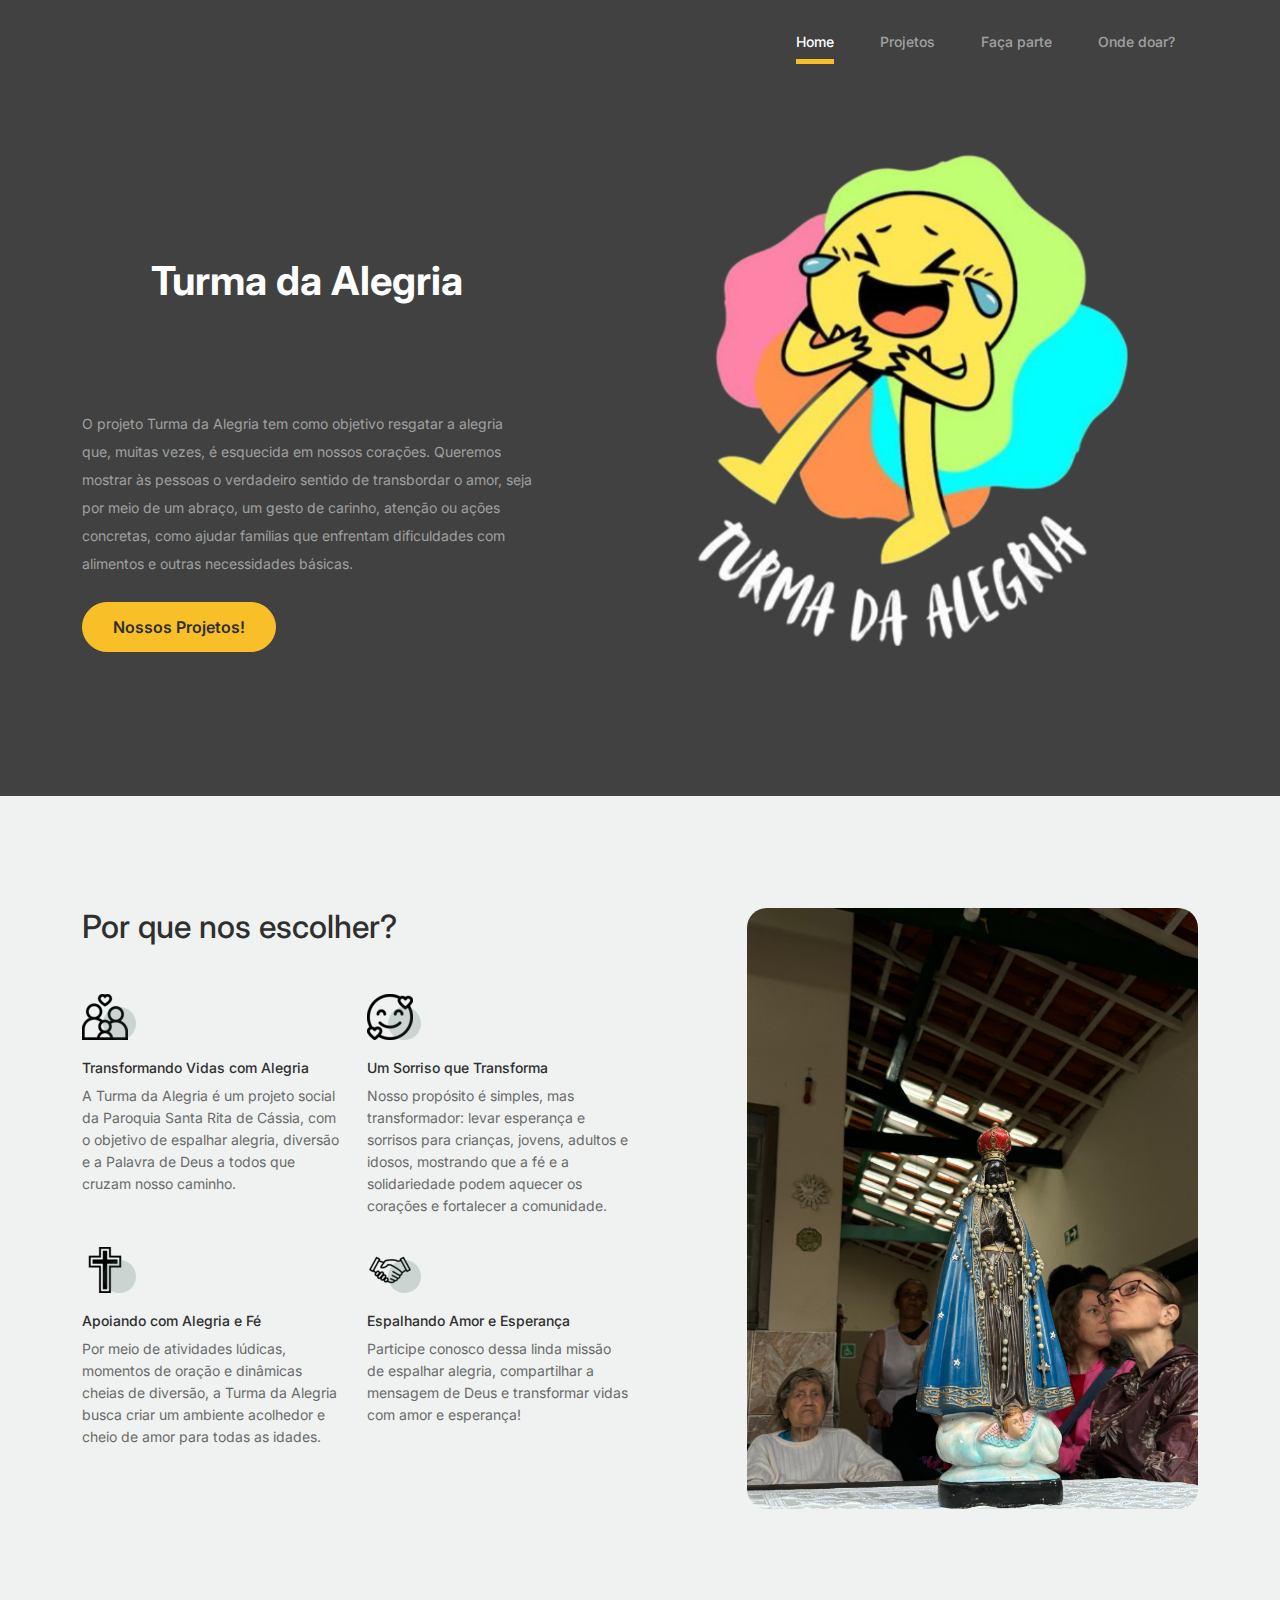
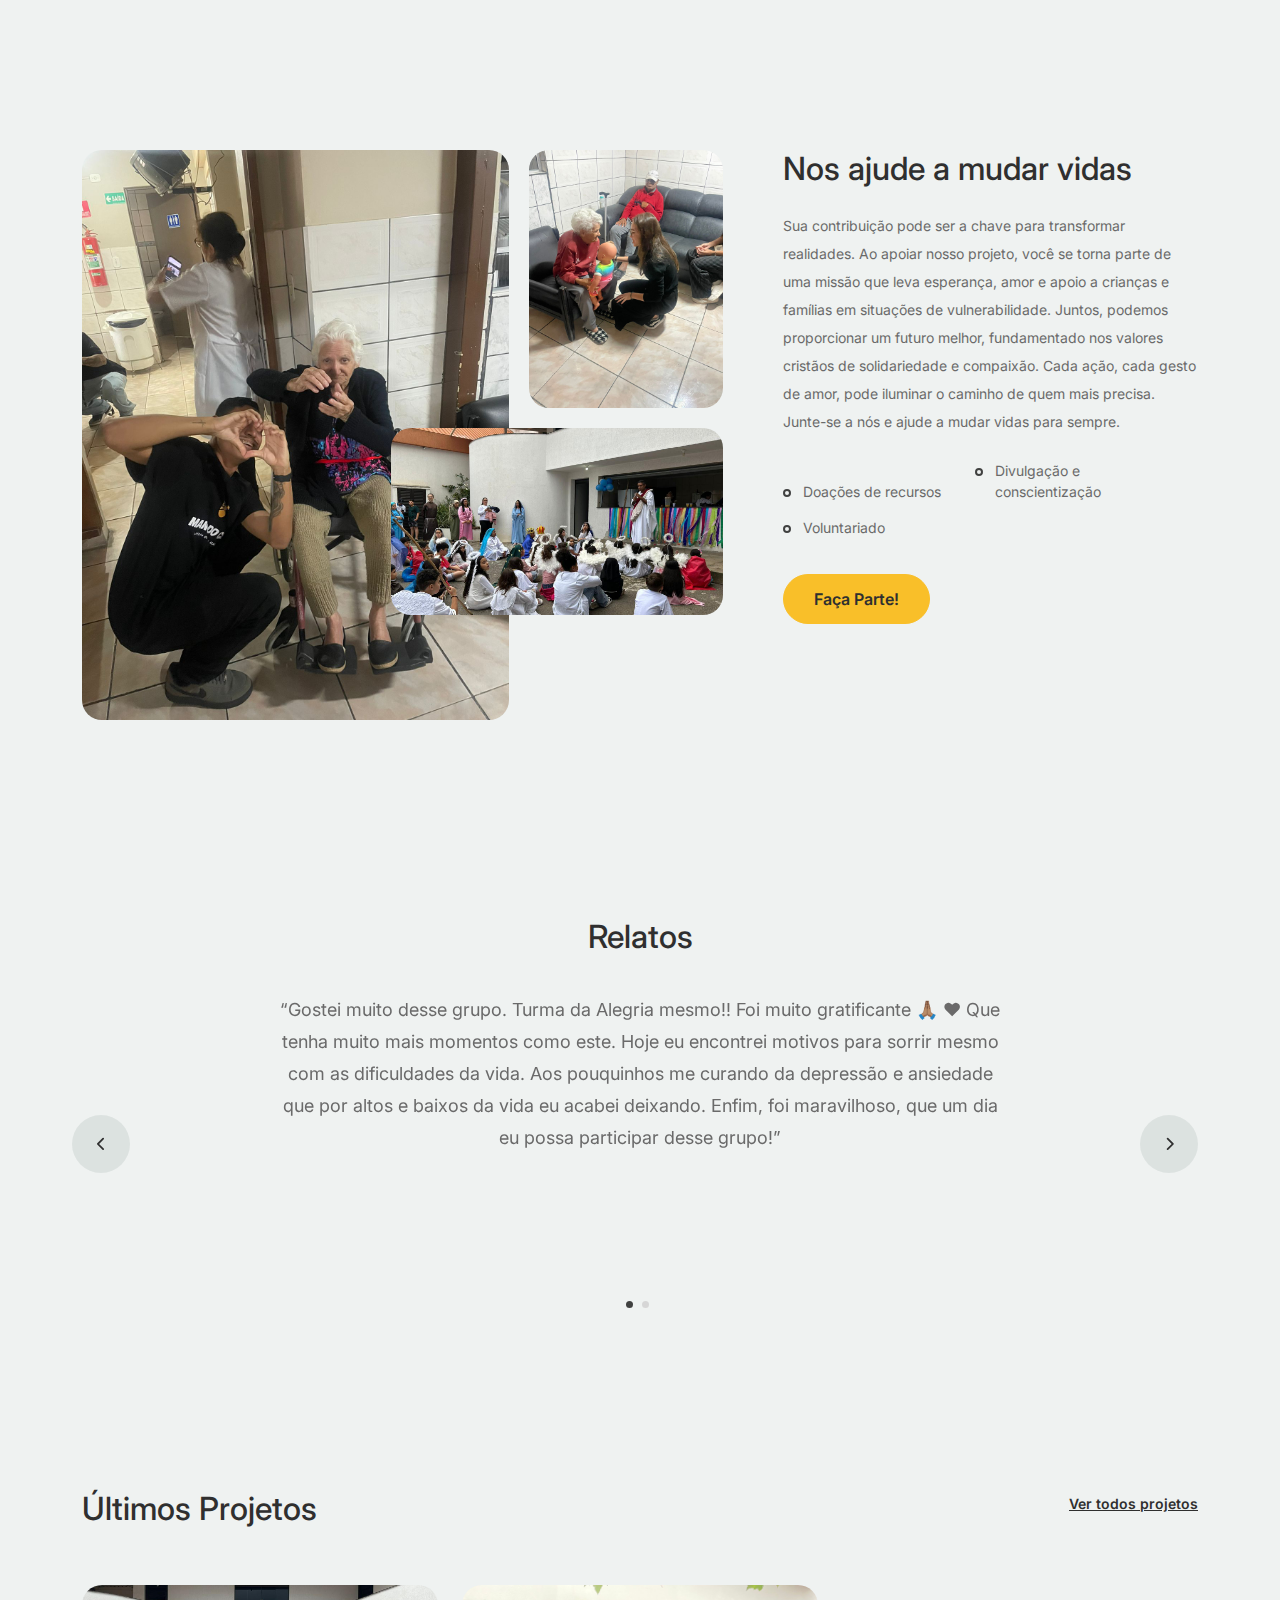
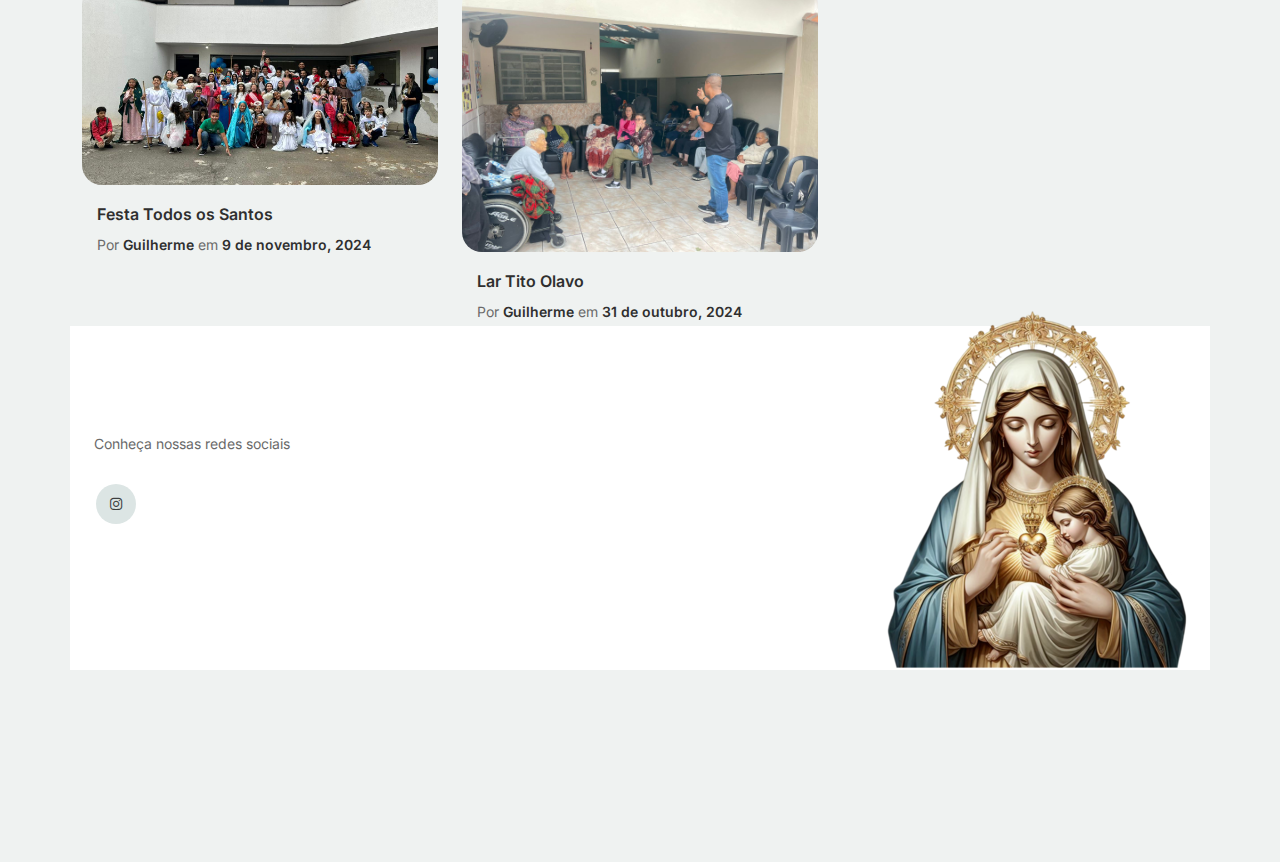
==== index.html @ 97697752 "Upload do site" ====
<!-- /*
* Bootstrap 5
* Template Name: Furni
* Template Author: Untree.co
* Template URI: https://untree.co/
* License: https://creativecommons.org/licenses/by/3.0/
* OI TESTE GIT
*/ -->
<!doctype html>
<html lang="en">
<head>
  <meta charset="utf-8">
  <meta name="viewport" content="width=device-width, initial-scale=1, shrink-to-fit=no">
  <meta name="author" content="Untree.co">
  <link rel="shortcut icon" href="images/file2.png">

  <meta name="description" content="" />
  <meta name="keywords" content="bootstrap, bootstrap4" />

		<!-- Bootstrap CSS -->
		<link href="css/bootstrap.min.css" rel="stylesheet">
		<link href="https://cdnjs.cloudflare.com/ajax/libs/font-awesome/6.0.0-beta3/css/all.min.css" rel="stylesheet">
		<link href="css/tiny-slider.css" rel="stylesheet">
		<link href="css/style.css" rel="stylesheet">
		<title>Turma da Alegria Paroquia Santa Rita de Cássia</title>
	</head>

	<body>

		<!-- Start Header/Navigation -->
		<nav class="custom-navbar navbar navbar navbar-expand-md navbar-dark bg-dark" arial-label="Furni navigation bar">

			<div class="container">
				
				<button class="navbar-toggler" type="button" data-bs-toggle="collapse" data-bs-target="#navbarsFurni" aria-controls="navbarsFurni" aria-expanded="false" aria-label="Toggle navigation">
					<span class="navbar-toggler-icon"></span>
				</button>

				<div class="collapse navbar-collapse" id="navbarsFurni">
					<ul class="custom-navbar-nav navbar-nav ms-auto mb-2 mb-md-0">
						<li class="nav-item active">
							<a class="nav-link" href="index.html">Home</a>
						</li>
						<li><a class="nav-link" href="projetos.html">Projetos</a></li>
						<li><a class="nav-link" href="facaparte.html">Faça parte</a></li>
					<!--	<li><a class="nav-link" href="blog.html">Contatos</a></li> -->
						<li><a class="nav-link" href="contact.html">Onde doar?</a></li>
					</ul>					
				</div>
			</div>
				
		</nav>
		<!-- End Header/Navigation -->

		<!-- Start Hero Section -->
			<div class="hero">
				<div class="container"> 
					<div class="row justify-content-between">
						<div class="col-lg-5">
							<div class="intro-excerpt">
								<h1 style="display: flex; flex-direction: column; justify-content: center; align-items: center; height: 22vh;">
									<span>Turma da Alegria</span>
									
								  </h1>
								  
								<p class="mb-4">O projeto Turma da Alegria tem como objetivo resgatar a alegria que, muitas vezes, é esquecida em nossos corações. Queremos mostrar às pessoas o verdadeiro sentido de transbordar o amor, seja por meio de um abraço, um gesto de carinho, atenção ou ações concretas, como ajudar famílias que enfrentam dificuldades com alimentos e outras necessidades básicas.
								<p><a href="projetos.html" class="btn btn-secondary me-2">Nossos Projetos!</a>
							</div>
						</div>
						<div class="col-lg-7">
							<div class="hero-img-wrap">
								<img src="images/logoturma.png" class="img-fluid"> 
							</div>
						</div>
					</div>
				</div>
			</div>
		<!-- End Hero Section -->

		<!-- Start Why Choose Us Section -->
		<div class="why-choose-section">
			<div class="container">
				<div class="row justify-content-between">
					<div class="col-lg-6">
						<h2 class="section-title">Por que nos escolher?</h2>

						<div class="row my-5">
							<div class="col-6 col-md-6">
								<div class="feature">
									<div class="icon">
									<img src="images/familia.png" alt="Image" class="imf-fluid">
									</div>
									<h3>Transformando Vidas com Alegria </h3>
									<p>A Turma da Alegria é um projeto social da Paroquia Santa Rita de Cássia, com o objetivo de espalhar alegria, diversão e a Palavra de Deus a todos que cruzam nosso caminho.
									</p>
								</div>
							</div>

							<div class="col-6 col-md-6">
								<div class="feature">
									<div class="icon">
									<img src="images/sorriso.png" alt="Image" class="imf-fluid"> 
									</div>
									<h3>Um Sorriso que Transforma</h3>
									<p>Nosso propósito é simples, mas transformador: levar esperança e sorrisos para crianças, jovens, adultos e idosos, mostrando que a fé e a solidariedade podem aquecer os corações e fortalecer a comunidade.
									</p>
								</div>
							</div>

							<div class="col-6 col-md-6">
								<div class="feature">
									<div class="icon">
										<img src="images/cruz.png" alt="Image" class="imf-fluid"> 
									</div>
									<h3>Apoiando com Alegria e Fé</h3>
									<p>Por meio de atividades lúdicas, momentos de oração e dinâmicas cheias de diversão, a Turma da Alegria busca criar um ambiente acolhedor e cheio de amor para todas as idades.
									</p>
								</div>
							</div>

							<div class="col-6 col-md-6">
								<div class="feature">
									<div class="icon">
									<img src="images/uniao.png" alt="Image" class="imf-fluid">
									</div>
									<h3>Espalhando Amor e Esperança</h3>
									<p>Participe conosco dessa linda missão de espalhar alegria, compartilhar a mensagem de Deus e transformar vidas com amor e esperança!</p>
								</div>
							</div>

						</div>
					</div>

					<div class="col-lg-5">
						<div class="img-wrap">
						    <img src="images/santa.jpg" alt="Image" class="img-fluid"> 
						</div>
					</div>

				</div>
			</div>
		</div>
		<!-- End Why Choose Us Section -->

		<!-- Start We Help Section -->
		<div class="we-help-section">
			<div class="container">
				<div class="row justify-content-between">
					<div class="col-lg-7 mb-5 mb-lg-0">
						<div class="imgs-grid">
							<div class="grid grid-1"><img src="images/img2.jpg" alt="Untree.co"></div>
							<div class="grid grid-2"><img src="images/img4.jpg" alt="Untree.co"></div>
							<div class="grid grid-3"><img src="images/img3.jpg" alt="Untree.co"></div>
						</div>
					</div>
					<div class="col-lg-5 ps-lg-5">
						<h2 class="section-title mb-4">Nos ajude a mudar vidas</h2>
						<p>Sua contribuição pode ser a chave para transformar realidades. Ao apoiar nosso projeto, você se torna parte de uma missão que leva esperança, amor e apoio a crianças e famílias em situações de vulnerabilidade. Juntos, podemos proporcionar um futuro melhor, fundamentado nos valores cristãos de solidariedade e compaixão. Cada ação, cada gesto de amor, pode iluminar o caminho de quem mais precisa. Junte-se a nós e ajude a mudar vidas para sempre.

						</p>

						<ul class="list-unstyled custom-list my-4">
							<li>Doações de recursos</li>
							<li>Divulgação e conscientização</li>
							<li>Voluntariado</li>
						</ul>
						<p><a href="facaparte.html" class="btn btn-secondary me-2">Faça Parte!</a>

					</div>
				</div>
			</div>
		</div>
		<!-- End We Help Section -->

		<!-- Start Popular Product 
		<div class="popular-product">
			<div class="container">
				<div class="row">

					<div class="col-12 col-md-6 col-lg-4 mb-4 mb-lg-0">
						<div class="product-item-sm d-flex">
							<div class="thumbnail">
								<img src="images/product-1.png" alt="Image" class="img-fluid">
							</div>
							<div class="pt-3">
								<h3>Nordic Chair</h3>
								<p>Donec facilisis quam ut purus rutrum lobortis. Donec vitae odio </p>
								<p><a href="#">Read More</a></p>
							</div>
						</div>
					</div>

					<div class="col-12 col-md-6 col-lg-4 mb-4 mb-lg-0">
						<div class="product-item-sm d-flex">
							<div class="thumbnail">
								<img src="images/product-2.png" alt="Image" class="img-fluid">
							</div>
							<div class="pt-3">
								<h3>Kruzo Aero Chair</h3>
								<p>Donec facilisis quam ut purus rutrum lobortis. Donec vitae odio </p>
								<p><a href="#">Read More</a></p>
							</div>
						</div>
					</div>

					<div class="col-12 col-md-6 col-lg-4 mb-4 mb-lg-0">
						<div class="product-item-sm d-flex">
							<div class="thumbnail">
								<img src="images/product-3.png" alt="Image" class="img-fluid">
							</div>
							<div class="pt-3">
								<h3>Ergonomic Chair</h3>
								<p>Donec facilisis quam ut purus rutrum lobortis. Donec vitae odio </p>
								<p><a href="#">Read More</a></p>
							</div>
						</div>
					</div>

				</div>
			</div>
		</div>
		 End Popular Product -->

		<!-- Start Testimonial Slider -->
		<div class="testimonial-section">
			<div class="container">
				<div class="row">
					<div class="col-lg-7 mx-auto text-center">
						<h2 class="section-title">Relatos</h2>
					</div>
				</div>

				<div class="row justify-content-center">
					<div class="col-lg-12">
						<div class="testimonial-slider-wrap text-center">

							<div id="testimonial-nav">
								<span class="prev" data-controls="prev"><span class="fa fa-chevron-left"></span></span>
								<span class="next" data-controls="next"><span class="fa fa-chevron-right"></span></span>
							</div>

							<div class="testimonial-slider">
								
								<div class="item">
									<div class="row justify-content-center">
										<div class="col-lg-8 mx-auto">

											<div class="testimonial-block text-center">
												<blockquote class="mb-5">
													<p>&ldquo;Gostei muito desse grupo. Turma da Alegria mesmo!! Foi muito gratificante 🙏🏽 ❤
Que tenha muito mais momentos como este. Hoje eu encontrei motivos para sorrir mesmo com as dificuldades da vida. Aos pouquinhos me curando da depressão e ansiedade que por altos e baixos da vida eu acabei deixando. Enfim, foi maravilhoso, que um dia eu possa participar desse grupo!&rdquo;</p>
												</blockquote>

												<div class="author-info">
													<div class="author-pic">
													<!--<img src="images/person-1.png" alt="Maria Jones" class="img-fluid">-->
													</div>
													<h3 class="font-weight-bold"></h3> 
													<span class="position d-block mb-3"></span>
												</div>
											</div>

										</div>
									</div>
								</div> 
								<!-- END item -->

								<div class="item">
									<div class="row justify-content-center">
										<div class="col-lg-8 mx-auto">

											<div class="testimonial-block text-center">
												<blockquote class="mb-5">
													<p>&ldquo;Fiquei muito tocada com a mensagem que enviaram sobre o nosso servir, porque já tive depressão e sei que não é algo fácil, especialmente quando estamos no fundo do poço. A chegada de um grupo cheio de alegria, que faz brincadeiras, dança e arranca um sorriso do nosso rosto mesmo nos dias difíceis, é uma grande felicidade para quem sofre. Acredito que o grupo será de grande ajuda para quem precisa de um abraço, de um sorriso ou até mesmo de um simples gesto de carinho, como um 'joia'. As pessoas vão se sentir importantes e ganharão ânimo para continuar no caminho que é Deus.&rdquo;</p>
												</blockquote>

												<div class="author-info">
													<div class="author-pic">
														<!--<img src="images/person-1.png" alt="Maria Jones" class="img-fluid">-->
													</div>
													<h3 class="font-weight-bold"></h3>
													<span class="position d-block mb-3"></span>
												</div>
											</div>

										</div>
									</div>
								</div> 
								<!-- END item -->

							</div>

						</div>
					</div>
				</div>
			</div>
		</div>
		<!-- End Testimonial Slider -->

		<!-- Start Blog Section -->
		<div class="blog-section">
			<div class="container">
				<div class="row mb-5">
					<div class="col-md-6">
						<h2 class="section-title">Últimos Projetos</h2>
					</div>
					<div class="col-md-6 text-start text-md-end">
						<a href="#" class="more">Ver todos projetos</a>
					</div>
				</div>

				<div class="row">

					<div class="col-12 col-sm-6 col-md-4 mb-4 mb-md-0">
						<div class="post-entry">
							<a href="https://www.instagram.com/p/DCKzpJ1xm44/?img_index=1" class="post-thumbnail"><img src="images/todossantos.jpg" alt="Image" class="img-fluid"></a>
							<div class="post-content-entry">
								<h3><a href="https://www.instagram.com/p/DCKzpJ1xm44/?img_index=1">Festa Todos os Santos</a></h3>
								<div class="meta">
									<span>Por <a href="#">Guilherme</a></span> <span>em <a href="#">9 de novembro, 2024</a></span>
								</div>
							</div>
						</div>
					</div>

					<div class="col-12 col-sm-6 col-md-4 mb-4 mb-md-0">
						<div class="post-entry">
							<a href="https://www.instagram.com/p/DByO8b3xlMV/?img_index=1" class="post-thumbnail"><img src="images/titoolavo.jpg" alt="Image" class="img-fluid"></a>
							<div class="post-content-entry">
								<h3><a href="https://www.instagram.com/p/DByO8b3xlMV/?img_index=1">Lar Tito Olavo</a></h3>
								<div class="meta">
									<span>Por <a href="#">Guilherme</a></span> <span>em <a href="#">31 de outubro, 2024</a></span>
								</div>
							</div>
						</div>
					</div>



					<!--<div class="col-12 col-sm-6 col-md-4 mb-4 mb-md-0">
						<div class="post-entry">
							<a href="#" class="post-thumbnail"><img src="images/post-3.jpg" alt="Image" class="img-fluid"></a>
							<div class="post-content-entry">
								<h3><a href="#">Small Space Furniture Apartment Ideas</a></h3>
								<div class="meta">
									<span>by <a href="#">Kristin Watson</a></span> <span>on <a href="#">Dec 12, 2021</a></span>
								</div>
							</div>
						</div>
					</div>

				</div>
			</div>
		</div> -->
		<!-- End Blog Section -->	

		<!-- Start Footer Section -->
		<footer class="footer-section">
			<div class="container relative">

				<div class="sofa-img">
					<img src="images/santamaria.png" alt="Image" class="img-fluid">
				</div>

				<div class="row g-5 mb-5">
					<div class="col-lg-4">
						<div class="mb-4 footer-logo-wrap"><a href="#" class="footer-logo"><span></span></a></div>
						<p class="mb-4">Conheça nossas redes sociais</p>

						<ul class="list-unstyled custom-social">
							<!-- <li><a href="#"><span class="fa fa-brands fa-facebook-f"></span></a></li>
							<li><a href="#"><span class="fa fa-brands fa-twitter"></span></a></li>
							<li><a href="#"><span class="fa fa-brands fa-linkedin"></span></a></li>-->
							<li><a href="https://www.instagram.com/turmadaalegria_ta/profilecard/?igsh=azFvZ2JkeGF2eW5t"><span class="fa fa-brands fa-instagram"></span></a></li>
						</ul>
					</div>
								</div>
							</form>

						</div>
					</div>
				</div>

				<!--	<div class="col-lg-8">
						<div class="row links-wrap">
							<div class="col-6 col-sm-6 col-md-3">
								<ul class="list-unstyled">
									<li><a href="#">Sobre nós</a></li>
									<li><a href="#">Projetos</a></li>
									<li><a href="#">Contatos</a></li>
									<li><a href="#">Onde doar?</a></li>
								</ul>
							</div>
							</div>
						</div>
					</div> -->

		</footer>
		<!-- End Footer Section -->	

		<script src="js/bootstrap.bundle.min.js"></script>
		<script src="js/tiny-slider.js"></script>
		<script src="js/custom.js"></script>
	</body>

</html>
---- css/tiny-slider.css ----
.tns-outer{padding:0 !important}.tns-outer [hidden]{display:none !important}.tns-outer [aria-controls],.tns-outer [data-action]{cursor:pointer}.tns-slider{-webkit-transition:all 0s;-moz-transition:all 0s;transition:all 0s}.tns-slider>.tns-item{-webkit-box-sizing:border-box;-moz-box-sizing:border-box;box-sizing:border-box}.tns-horizontal.tns-subpixel{white-space:nowrap}.tns-horizontal.tns-subpixel>.tns-item{display:inline-block;vertical-align:top;white-space:normal}.tns-horizontal.tns-no-subpixel:after{content:'';display:table;clear:both}.tns-horizontal.tns-no-subpixel>.tns-item{float:left}.tns-horizontal.tns-carousel.tns-no-subpixel>.tns-item{margin-right:-100%}.tns-no-calc{position:relative;left:0}.tns-gallery{position:relative;left:0;min-height:1px}.tns-gallery>.tns-item{position:absolute;left:-100%;-webkit-transition:transform 0s, opacity 0s;-moz-transition:transform 0s, opacity 0s;transition:transform 0s, opacity 0s}.tns-gallery>.tns-slide-active{position:relative;left:auto !important}.tns-gallery>.tns-moving{-webkit-transition:all 0.25s;-moz-transition:all 0.25s;transition:all 0.25s}.tns-autowidth{display:inline-block}.tns-lazy-img{-webkit-transition:opacity 0.6s;-moz-transition:opacity 0.6s;transition:opacity 0.6s;opacity:0.6}.tns-lazy-img.tns-complete{opacity:1}.tns-ah{-webkit-transition:height 0s;-moz-transition:height 0s;transition:height 0s}.tns-ovh{overflow:hidden}.tns-visually-hidden{position:absolute;left:-10000em}.tns-transparent{opacity:0;visibility:hidden}.tns-fadeIn{opacity:1;filter:alpha(opacity=100);z-index:0}.tns-normal,.tns-fadeOut{opacity:0;filter:alpha(opacity=0);z-index:-1}.tns-vpfix{white-space:nowrap}.tns-vpfix>div,.tns-vpfix>li{display:inline-block}.tns-t-subp2{margin:0 auto;width:310px;position:relative;height:10px;overflow:hidden}.tns-t-ct{width:2333.3333333%;width:-webkit-calc(100% * 70 / 3);width:-moz-calc(100% * 70 / 3);width:calc(100% * 70 / 3);position:absolute;right:0}.tns-t-ct:after{content:'';display:table;clear:both}.tns-t-ct>div{width:1.4285714%;width:-webkit-calc(100% / 70);width:-moz-calc(100% / 70);width:calc(100% / 70);height:10px;float:left}

/*# sourceMappingURL=sourcemaps/tiny-slider.css.map */
---- css/style.css ----
/*
* Template Name: UntreeStore
* Template Author: Untree.co
* Author URI: https://untree.co/
* License: https://creativecommons.org/licenses/by/3.0/
*/
@import url("https://fonts.googleapis.com/css2?family=Inter:wght@400;500;600;700;800&display=swap");
body {
  overflow-x: hidden;
  position: relative; }

body {
  font-family: "Inter", sans-serif;
  font-weight: 400;
  line-height: 28px;
  color: #6a6a6a;
  font-size: 14px;
  background-color: #eff2f1; }

a {
  text-decoration: none;
  -webkit-transition: .3s all ease;
  -o-transition: .3s all ease;
  transition: .3s all ease;
  color: #2f2f2f;
  text-decoration: underline; }
  a:hover {
    color: #2f2f2f;
    text-decoration: none; }
  a.more {
    font-weight: 600; }

.custom-navbar {
  background: #000000bb !important;
  padding-top: 20px;
  padding-bottom: 20px; }
  .custom-navbar .navbar-brand {
    font-size: 32px;
    font-weight: 600; }
    .custom-navbar .navbar-brand > span {
      opacity: .4; }
  .custom-navbar .navbar-toggler {
    border-color: transparent; }
    .custom-navbar .navbar-toggler:active, .custom-navbar .navbar-toggler:focus {
      -webkit-box-shadow: none;
      box-shadow: none;
      outline: none; }
  @media (min-width: 992px) {
    .custom-navbar .custom-navbar-nav li {
      margin-left: 15px;
      margin-right: 15px; } }
  .custom-navbar .custom-navbar-nav li a {
    font-weight: 500;
    color: #ffffff !important;
    opacity: .5;
    -webkit-transition: .3s all ease;
    -o-transition: .3s all ease;
    transition: .3s all ease;
    position: relative; }
    @media (min-width: 768px) {
      .custom-navbar .custom-navbar-nav li a:before {
        content: "";
        position: absolute;
        bottom: 0;
        left: 8px;
        right: 8px;
        background: #f9bf29;
        height: 5px;
        opacity: 1;
        visibility: visible;
        width: 0;
        -webkit-transition: .15s all ease-out;
        -o-transition: .15s all ease-out;
        transition: .15s all ease-out; } }
    .custom-navbar .custom-navbar-nav li a:hover {
      opacity: 1; }
      .custom-navbar .custom-navbar-nav li a:hover:before {
        width: calc(100% - 16px); }
  .custom-navbar .custom-navbar-nav li.active a {
    opacity: 1; }
    .custom-navbar .custom-navbar-nav li.active a:before {
      width: calc(100% - 16px); }
  .custom-navbar .custom-navbar-cta {
    margin-left: 0 !important;
    -webkit-box-orient: horizontal;
    -webkit-box-direction: normal;
    -ms-flex-direction: row;
    flex-direction: row; }
    @media (min-width: 768px) {
      .custom-navbar .custom-navbar-cta {
        margin-left: 40px !important; } }
    .custom-navbar .custom-navbar-cta li {
      margin-left: 0px;
      margin-right: 0px; }
      .custom-navbar .custom-navbar-cta li:first-child {
        margin-right: 20px; }

.hero {
  background: #000000bb;
  padding: calc(4rem - 30px) 0 0rem 0; }
  @media (min-width: 768px) {
    .hero {
      padding: calc(4rem - 30px) 0 4rem 0; } }
  @media (min-width: 992px) {
    .hero {
      padding: calc(8rem - 30px) 0 8rem 0; } }
  .hero .intro-excerpt {
    position: relative;
    z-index: 4; }
    @media (min-width: 992px) {
      .hero .intro-excerpt {
        max-width: 450px; } }
  .hero h1 {
    font-weight: 700;
    color: #ffffff;
    margin-bottom: 30px; }
    @media (min-width: 1400px) {
      .hero h1 {
        font-size: 54px; } }
  .hero p {
    color: rgba(255, 255, 255, 0.5);
    margin-botom: 30px; }
  .hero .hero-img-wrap {
    position: relative; }
    .hero .hero-img-wrap img {
      position: relative;
      top: 0px;
      right: 0px;
      z-index: 2;
      max-width: 780px;
      left: -20px; }
      @media (min-width: 768px) {
        .hero .hero-img-wrap img {
          right: 0px;
          left: -100px; } }
      @media (min-width: 592px) {
        .hero .hero-img-wrap img {
          left: 0px;
          top: -80px;
          position: absolute;
          right: -50px; } }
      @media (min-width: 1200px) {
        .hero .hero-img-wrap img {
          left: 0px;
          top: -120px;
          right: -100px; } }
    .hero .hero-img-wrap:after {
      content: "";
      position: absolute;
      width: 255px;
      height: 217px;
      background-image: url("../images/dots-light.svg");
      background-size: contain;
      background-repeat: no-repeat;
      right: -100px;
      top: -0px; }
      @media (min-width: 1200px) {
        .hero .hero-img-wrap:after {
          top: -40px; } }

.btn {
  font-weight: 600;
  padding: 12px 30px;
  border-radius: 30px;
  color: #ffffff;
  background: #2f2f2f;
  border-color: #2f2f2f; }
  .btn:hover {
    color: #ffffff;
    background: #222222;
    border-color: #222222; }
  .btn:active, .btn:focus {
    outline: none !important;
    -webkit-box-shadow: none;
    box-shadow: none; }
  .btn.btn-primary {
    background: #000000bb;
    border-color: #000000bb; }
    .btn.btn-primary:hover {
      background: #314d43;
      border-color: #314d43; }
  .btn.btn-secondary {
    color: #2f2f2f;
    background: #f9bf29;
    border-color: #f9bf29; }
    .btn.btn-secondary:hover {
      background: #f8b810;
      border-color: #f8b810; }
  .btn.btn-white-outline {
    background: transparent;
    border-width: 2px;
    border-color: rgba(255, 255, 255, 0.3); }
    .btn.btn-white-outline:hover {
      border-color: white;
      color: #ffffff; }

.section-title {
  color: #2f2f2f; }

.product-section {
  padding: 7rem 0; }
  .product-section .product-item {
    text-align: center;
    text-decoration: none;
    display: block;
    position: relative;
    padding-bottom: 50px;
    cursor: pointer; }
    .product-section .product-item .product-thumbnail {
      margin-bottom: 30px;
      position: relative;
      top: 0;
      -webkit-transition: .3s all ease;
      -o-transition: .3s all ease;
      transition: .3s all ease; }
    .product-section .product-item h3 {
      font-weight: 600;
      font-size: 16px; }
    .product-section .product-item strong {
      font-weight: 800 !important;
      font-size: 18px !important; }
    .product-section .product-item h3, .product-section .product-item strong {
      color: #2f2f2f;
      text-decoration: none; }
    .product-section .product-item .icon-cross {
      position: absolute;
      width: 35px;
      height: 35px;
      display: inline-block;
      background: #2f2f2f;
      bottom: 15px;
      left: 50%;
      -webkit-transform: translateX(-50%);
      -ms-transform: translateX(-50%);
      transform: translateX(-50%);
      margin-bottom: -17.5px;
      border-radius: 50%;
      opacity: 0;
      visibility: hidden;
      -webkit-transition: .3s all ease;
      -o-transition: .3s all ease;
      transition: .3s all ease; }
      .product-section .product-item .icon-cross img {
        position: absolute;
        left: 50%;
        top: 50%;
        -webkit-transform: translate(-50%, -50%);
        -ms-transform: translate(-50%, -50%);
        transform: translate(-50%, -50%); }
    .product-section .product-item:before {
      bottom: 0;
      left: 0;
      right: 0;
      position: absolute;
      content: "";
      background: #dce5e4;
      height: 0%;
      z-index: -1;
      border-radius: 10px;
      -webkit-transition: .3s all ease;
      -o-transition: .3s all ease;
      transition: .3s all ease; }
    .product-section .product-item:hover .product-thumbnail {
      top: -25px; }
    .product-section .product-item:hover .icon-cross {
      bottom: 0;
      opacity: 1;
      visibility: visible; }
    .product-section .product-item:hover:before {
      height: 70%; }

.why-choose-section {
  padding: 7rem 0; }
  .why-choose-section .img-wrap {
    position: relative; }
    .why-choose-section .img-wrap:before {
      position: absolute;
      content: "";
      width: 255px;
      height: 217px;
      background-image: url("../images/dots-yellow.svg");
      background-repeat: no-repeat;
      background-size: contain;
      -webkit-transform: translate(-40%, -40%);
      -ms-transform: translate(-40%, -40%);
      transform: translate(-40%, -40%);
      z-index: -1; }
    .why-choose-section .img-wrap img {
      border-radius: 20px; }

.feature {
  margin-bottom: 30px; }
  .feature .icon {
    display: inline-block;
    position: relative;
    margin-bottom: 20px; }
    .feature .icon:before {
      content: "";
      width: 33px;
      height: 33px;
      position: absolute;
      background: rgba(59, 93, 80, 0.2);
      border-radius: 50%;
      right: -8px;
      bottom: 0; }
  .feature h3 {
    font-size: 14px;
    color: #2f2f2f; }
  .feature p {
    font-size: 14px;
    line-height: 22px;
    color: #6a6a6a; }

.we-help-section {
  padding: 7rem 0; }
  .we-help-section .imgs-grid {
    display: -ms-grid;
    display: grid;
    -ms-grid-columns: (1fr)[27];
    grid-template-columns: repeat(27, 1fr);
    position: relative; }
    .we-help-section .imgs-grid:before {
      position: absolute;
      content: "";
      width: 255px;
      height: 217px;
      background-image: url("../images/dots-green.svg");
      background-size: contain;
      background-repeat: no-repeat;
      -webkit-transform: translate(-40%, -40%);
      -ms-transform: translate(-40%, -40%);
      transform: translate(-40%, -40%);
      z-index: -1; }
    .we-help-section .imgs-grid .grid {
      position: relative; }
      .we-help-section .imgs-grid .grid img {
        border-radius: 20px;
        max-width: 100%; }
      .we-help-section .imgs-grid .grid.grid-1 {
        -ms-grid-column: 1;
        -ms-grid-column-span: 18;
        grid-column: 1 / span 18;
        -ms-grid-row: 1;
        -ms-grid-row-span: 27;
        grid-row: 1 / span 27; }
      .we-help-section .imgs-grid .grid.grid-2 {
        -ms-grid-column: 19;
        -ms-grid-column-span: 27;
        grid-column: 19 / span 27;
        -ms-grid-row: 1;
        -ms-grid-row-span: 5;
        grid-row: 1 / span 5;
        padding-left: 20px; }
      .we-help-section .imgs-grid .grid.grid-3 {
        -ms-grid-column: 14;
        -ms-grid-column-span: 16;
        grid-column: 14 / span 16;
        -ms-grid-row: 6;
        -ms-grid-row-span: 27;
        grid-row: 6 / span 27;
        padding-top: 20px; }

.custom-list {
  width: 100%; }
  .custom-list li {
    display: inline-block;
    width: calc(50% - 20px);
    margin-bottom: 12px;
    line-height: 1.5;
    position: relative;
    padding-left: 20px; }
    .custom-list li:before {
      content: "";
      width: 8px;
      height: 8px;
      border-radius: 50%;
      border: 2px solid #000000bb;
      position: absolute;
      left: 0;
      top: 8px; }

.popular-product {
  padding: 0 0 7rem 0; }
  .popular-product .product-item-sm h3 {
    font-size: 14px;
    font-weight: 700;
    color: #2f2f2f; }
  .popular-product .product-item-sm a {
    text-decoration: none;
    color: #2f2f2f;
    -webkit-transition: .3s all ease;
    -o-transition: .3s all ease;
    transition: .3s all ease; }
    .popular-product .product-item-sm a:hover {
      color: rgba(47, 47, 47, 0.5); }
  .popular-product .product-item-sm p {
    line-height: 1.4;
    margin-bottom: 10px;
    font-size: 14px; }
  .popular-product .product-item-sm .thumbnail {
    margin-right: 10px;
    -webkit-box-flex: 0;
    -ms-flex: 0 0 120px;
    flex: 0 0 120px;
    position: relative; }
    .popular-product .product-item-sm .thumbnail:before {
      content: "";
      position: absolute;
      border-radius: 20px;
      background: #dce5e4;
      width: 98px;
      height: 98px;
      top: 50%;
      left: 50%;
      -webkit-transform: translate(-50%, -50%);
      -ms-transform: translate(-50%, -50%);
      transform: translate(-50%, -50%);
      z-index: -1; }

.testimonial-section {
  padding: 3rem 0 7rem 0; }

.testimonial-slider-wrap {
  position: relative; }
  .testimonial-slider-wrap .tns-inner {
    padding-top: 30px; }
  .testimonial-slider-wrap .item .testimonial-block blockquote {
    font-size: 16px; }
    @media (min-width: 768px) {
      .testimonial-slider-wrap .item .testimonial-block blockquote {
        line-height: 32px;
        font-size: 18px; } }
  .testimonial-slider-wrap .item .testimonial-block .author-info .author-pic {
    margin-bottom: 20px; }
    .testimonial-slider-wrap .item .testimonial-block .author-info .author-pic img {
      max-width: 80px;
      border-radius: 50%; }
  .testimonial-slider-wrap .item .testimonial-block .author-info h3 {
    font-size: 14px;
    font-weight: 700;
    color: #2f2f2f;
    margin-bottom: 0; }
  .testimonial-slider-wrap #testimonial-nav {
    position: absolute;
    top: 50%;
    z-index: 99;
    width: 100%;
    display: none; }
    @media (min-width: 768px) {
      .testimonial-slider-wrap #testimonial-nav {
        display: block; } }
    .testimonial-slider-wrap #testimonial-nav > span {
      cursor: pointer;
      position: absolute;
      width: 58px;
      height: 58px;
      line-height: 58px;
      border-radius: 50%;
      background: rgba(59, 93, 80, 0.1);
      color: #2f2f2f;
      -webkit-transition: .3s all ease;
      -o-transition: .3s all ease;
      transition: .3s all ease; }
      .testimonial-slider-wrap #testimonial-nav > span:hover {
        background: #000000bb;
        color: #ffffff; }
    .testimonial-slider-wrap #testimonial-nav .prev {
      left: -10px; }
    .testimonial-slider-wrap #testimonial-nav .next {
      right: 0; }
  .testimonial-slider-wrap .tns-nav {
    position: absolute;
    bottom: -50px;
    left: 50%;
    -webkit-transform: translateX(-50%);
    -ms-transform: translateX(-50%);
    transform: translateX(-50%); }
    .testimonial-slider-wrap .tns-nav button {
      background: none;
      border: none;
      display: inline-block;
      position: relative;
      width: 0 !important;
      height: 7px !important;
      margin: 2px; }
      .testimonial-slider-wrap .tns-nav button:active, .testimonial-slider-wrap .tns-nav button:focus, .testimonial-slider-wrap .tns-nav button:hover {
        outline: none;
        -webkit-box-shadow: none;
        box-shadow: none;
        background: none; }
      .testimonial-slider-wrap .tns-nav button:before {
        display: block;
        width: 7px;
        height: 7px;
        left: 0;
        top: 0;
        position: absolute;
        content: "";
        border-radius: 50%;
        -webkit-transition: .3s all ease;
        -o-transition: .3s all ease;
        transition: .3s all ease;
        background-color: #d6d6d6; }
      .testimonial-slider-wrap .tns-nav button:hover:before, .testimonial-slider-wrap .tns-nav button.tns-nav-active:before {
        background-color: #000000bb; }

.before-footer-section {
  padding: 7rem 0 12rem 0 !important; }

.blog-section {
  padding: 7rem 0 12rem 0; }
  .blog-section .post-entry a {
    text-decoration: none; }
  .blog-section .post-entry .post-thumbnail {
    display: block;
    margin-bottom: 20px; }
    .blog-section .post-entry .post-thumbnail img {
      border-radius: 20px;
      -webkit-transition: .3s all ease;
      -o-transition: .3s all ease;
      transition: .3s all ease; }
  .blog-section .post-entry .post-content-entry {
    padding-left: 15px;
    padding-right: 15px; }
    .blog-section .post-entry .post-content-entry h3 {
      font-size: 16px;
      margin-bottom: 0;
      font-weight: 600;
      margin-bottom: 7px; }
    .blog-section .post-entry .post-content-entry .meta {
      font-size: 14px; }
      .blog-section .post-entry .post-content-entry .meta a {
        font-weight: 600; }
  .blog-section .post-entry:hover .post-thumbnail img, .blog-section .post-entry:focus .post-thumbnail img {
    opacity: .7; }

.footer-section {
  padding: 80px 0;
  background: #ffffff; }
  .footer-section .relative {
    position: relative; }
  .footer-section a {
    text-decoration: none;
    color: #2f2f2f;
    -webkit-transition: .3s all ease;
    -o-transition: .3s all ease;
    transition: .3s all ease; }
    .footer-section a:hover {
      color: rgba(47, 47, 47, 0.5); }
  .footer-section .subscription-form {
    margin-bottom: 40px;
    position: relative;
    z-index: 2;
    margin-top: 100px; }
    @media (min-width: 992px) {
      .footer-section .subscription-form {
        margin-top: 0px;
        margin-bottom: 80px; } }
    .footer-section .subscription-form h3 {
      font-size: 18px;
      font-weight: 500;
      color: #000000bb; }
    .footer-section .subscription-form .form-control {
      height: 50px;
      border-radius: 10px;
      font-family: "Inter", sans-serif; }
      .footer-section .subscription-form .form-control:active, .footer-section .subscription-form .form-control:focus {
        outline: none;
        -webkit-box-shadow: none;
        box-shadow: none;
        border-color: #000000bb;
        -webkit-box-shadow: 0 1px 4px 0 rgba(0, 0, 0, 0.2);
        box-shadow: 0 1px 4px 0 rgba(0, 0, 0, 0.2); }
      .footer-section .subscription-form .form-control::-webkit-input-placeholder {
        font-size: 14px; }
      .footer-section .subscription-form .form-control::-moz-placeholder {
        font-size: 14px; }
      .footer-section .subscription-form .form-control:-ms-input-placeholder {
        font-size: 14px; }
      .footer-section .subscription-form .form-control:-moz-placeholder {
        font-size: 14px; }
    .footer-section .subscription-form .btn {
      border-radius: 10px !important; }
  .footer-section .sofa-img {
    position: absolute;
    top: -50px;
    z-index: 1;
    right: 0; }
    .footer-section .sofa-img img {
      max-width: 380px; }
  .footer-section .links-wrap {
    margin-top: 0px; }
    @media (min-width: 992px) {
      .footer-section .links-wrap {
        margin-top: 54px; } }
    .footer-section .links-wrap ul li {
      margin-bottom: 10px; }
  .footer-section .footer-logo-wrap .footer-logo {
    font-size: 32px;
    font-weight: 500;
    text-decoration: none;
    color: #000000bb; }
  .footer-section .custom-social li {
    margin: 2px;
    display: inline-block; }
    .footer-section .custom-social li a {
      width: 40px;
      height: 40px;
      text-align: center;
      line-height: 40px;
      display: inline-block;
      background: #dce5e4;
      color: #000000bb;
      border-radius: 50%; }
      .footer-section .custom-social li a:hover {
        background: #000000bb;
        color: #ffffff; }
  .footer-section .border-top {
    border-color: #dce5e4; }
    .footer-section .border-top.copyright {
      font-size: 14px !important; }

.untree_co-section {
  padding: 7rem 0; }

.form-control {
  height: 50px;
  border-radius: 10px;
  font-family: "Inter", sans-serif; }
  .form-control:active, .form-control:focus {
    outline: none;
    -webkit-box-shadow: none;
    box-shadow: none;
    border-color: #000000bb;
    -webkit-box-shadow: 0 1px 4px 0 rgba(0, 0, 0, 0.2);
    box-shadow: 0 1px 4px 0 rgba(0, 0, 0, 0.2); }
  .form-control::-webkit-input-placeholder {
    font-size: 14px; }
  .form-control::-moz-placeholder {
    font-size: 14px; }
  .form-control:-ms-input-placeholder {
    font-size: 14px; }
  .form-control:-moz-placeholder {
    font-size: 14px; }

.service {
  line-height: 1.5; }
  .service .service-icon {
    border-radius: 10px;
    -webkit-box-flex: 0;
    -ms-flex: 0 0 50px;
    flex: 0 0 50px;
    height: 50px;
    line-height: 50px;
    text-align: center;
    background: #000000bb;
    margin-right: 20px;
    color: #ffffff; }

textarea {
  height: auto !important; }

.site-blocks-table {
  overflow: auto; }
  .site-blocks-table .product-thumbnail {
    width: 200px; }
  .site-blocks-table .btn {
    padding: 2px 10px; }
  .site-blocks-table thead th {
    padding: 30px;
    text-align: center;
    border-width: 0px !important;
    vertical-align: middle;
    color: rgba(0, 0, 0, 0.8);
    font-size: 18px; }
  .site-blocks-table td {
    padding: 20px;
    text-align: center;
    vertical-align: middle;
    color: rgba(0, 0, 0, 0.8); }
  .site-blocks-table tbody tr:first-child td {
    border-top: 1px solid #000000bb !important; }
  .site-blocks-table .btn {
    background: none !important;
    color: #000000;
    border: none;
    height: auto !important; }

.site-block-order-table th {
  border-top: none !important;
  border-bottom-width: 1px !important; }

.site-block-order-table td, .site-block-order-table th {
  color: #000000; }

.couponcode-wrap input {
  border-radius: 10px !important; }

.text-primary {
  color: #000000bb !important; }

.thankyou-icon {
  position: relative;
  color: #000000bb; }
  .thankyou-icon:before {
    position: absolute;
    content: "";
    width: 50px;
    height: 50px;
    border-radius: 50%;
    background: rgba(59, 93, 80, 0.2); }
    
.imgcoord {
      max-height: 800px; /* Limita a altura máxima da imagem */
      width: auto;       /* Mantém a proporção da largura */
      max-width: 100%;   /* Garante que a imagem não ultrapasse a largura do contêiner */
  }
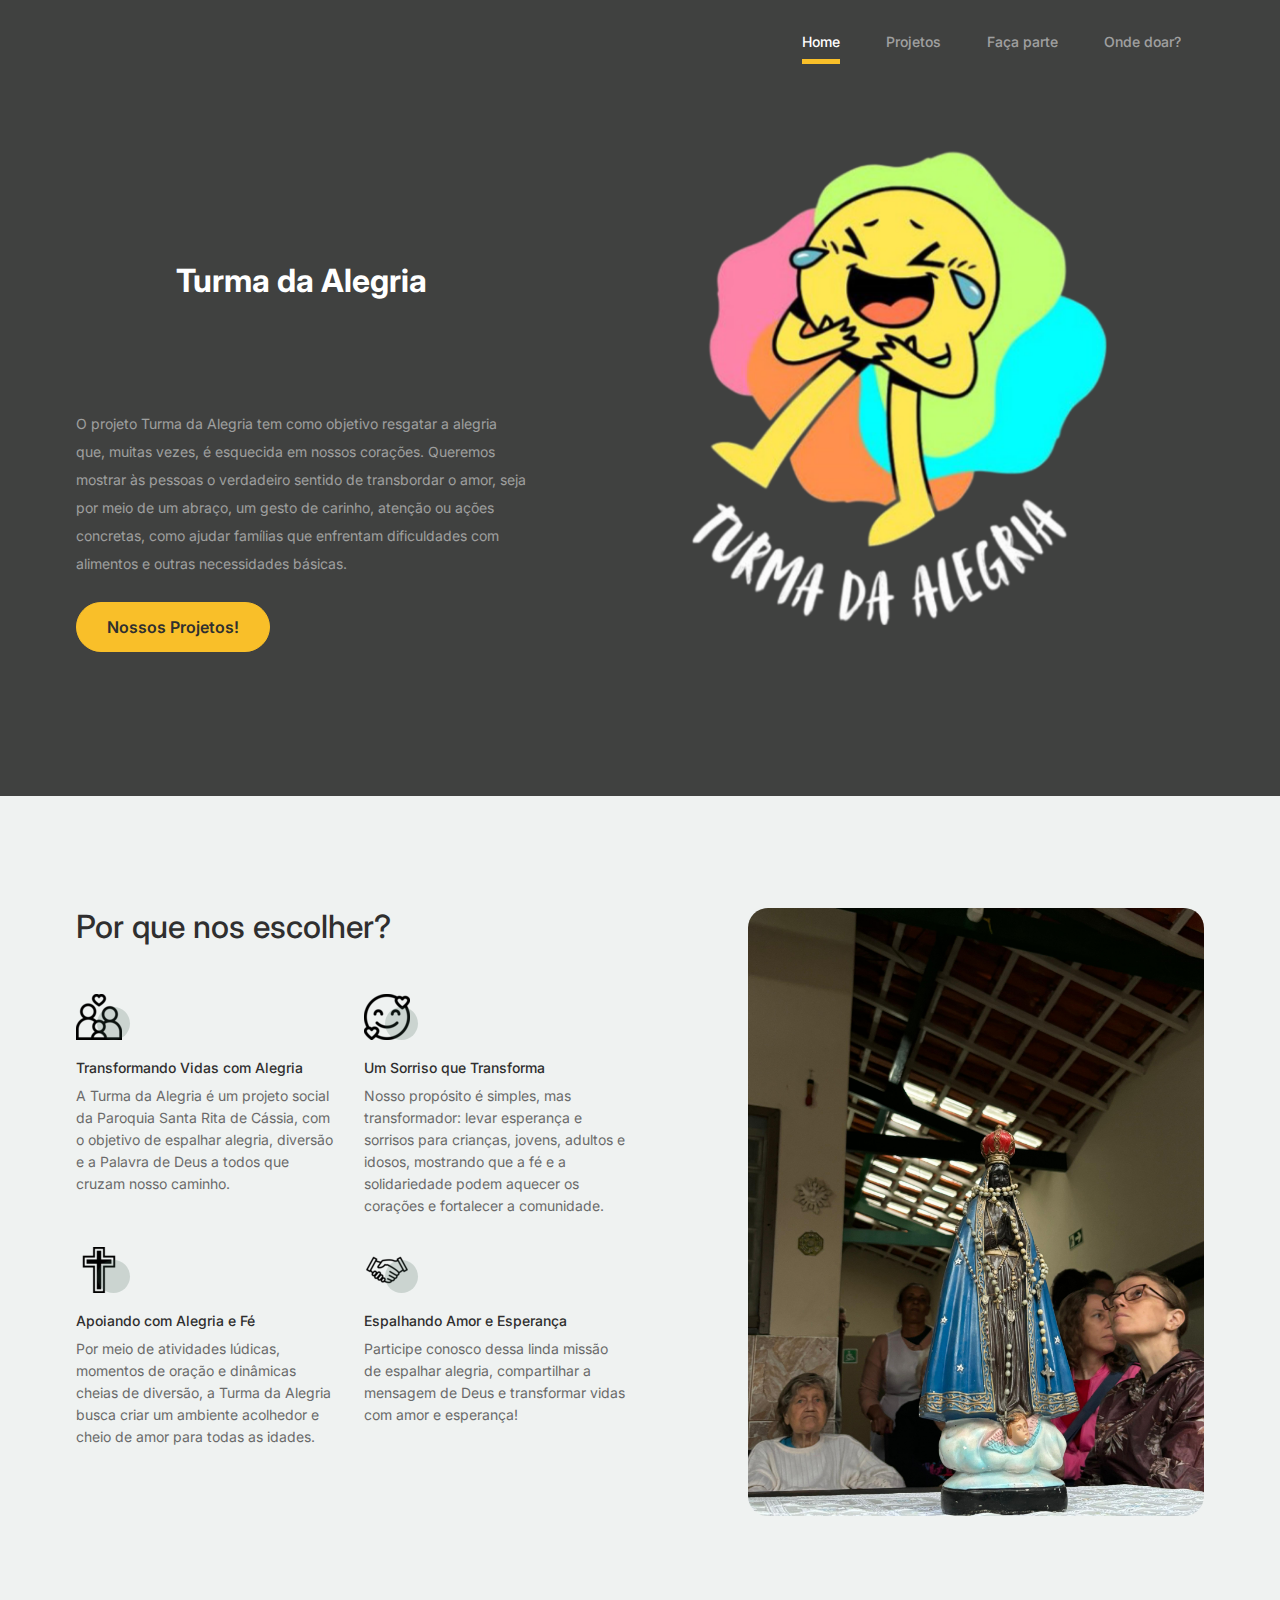
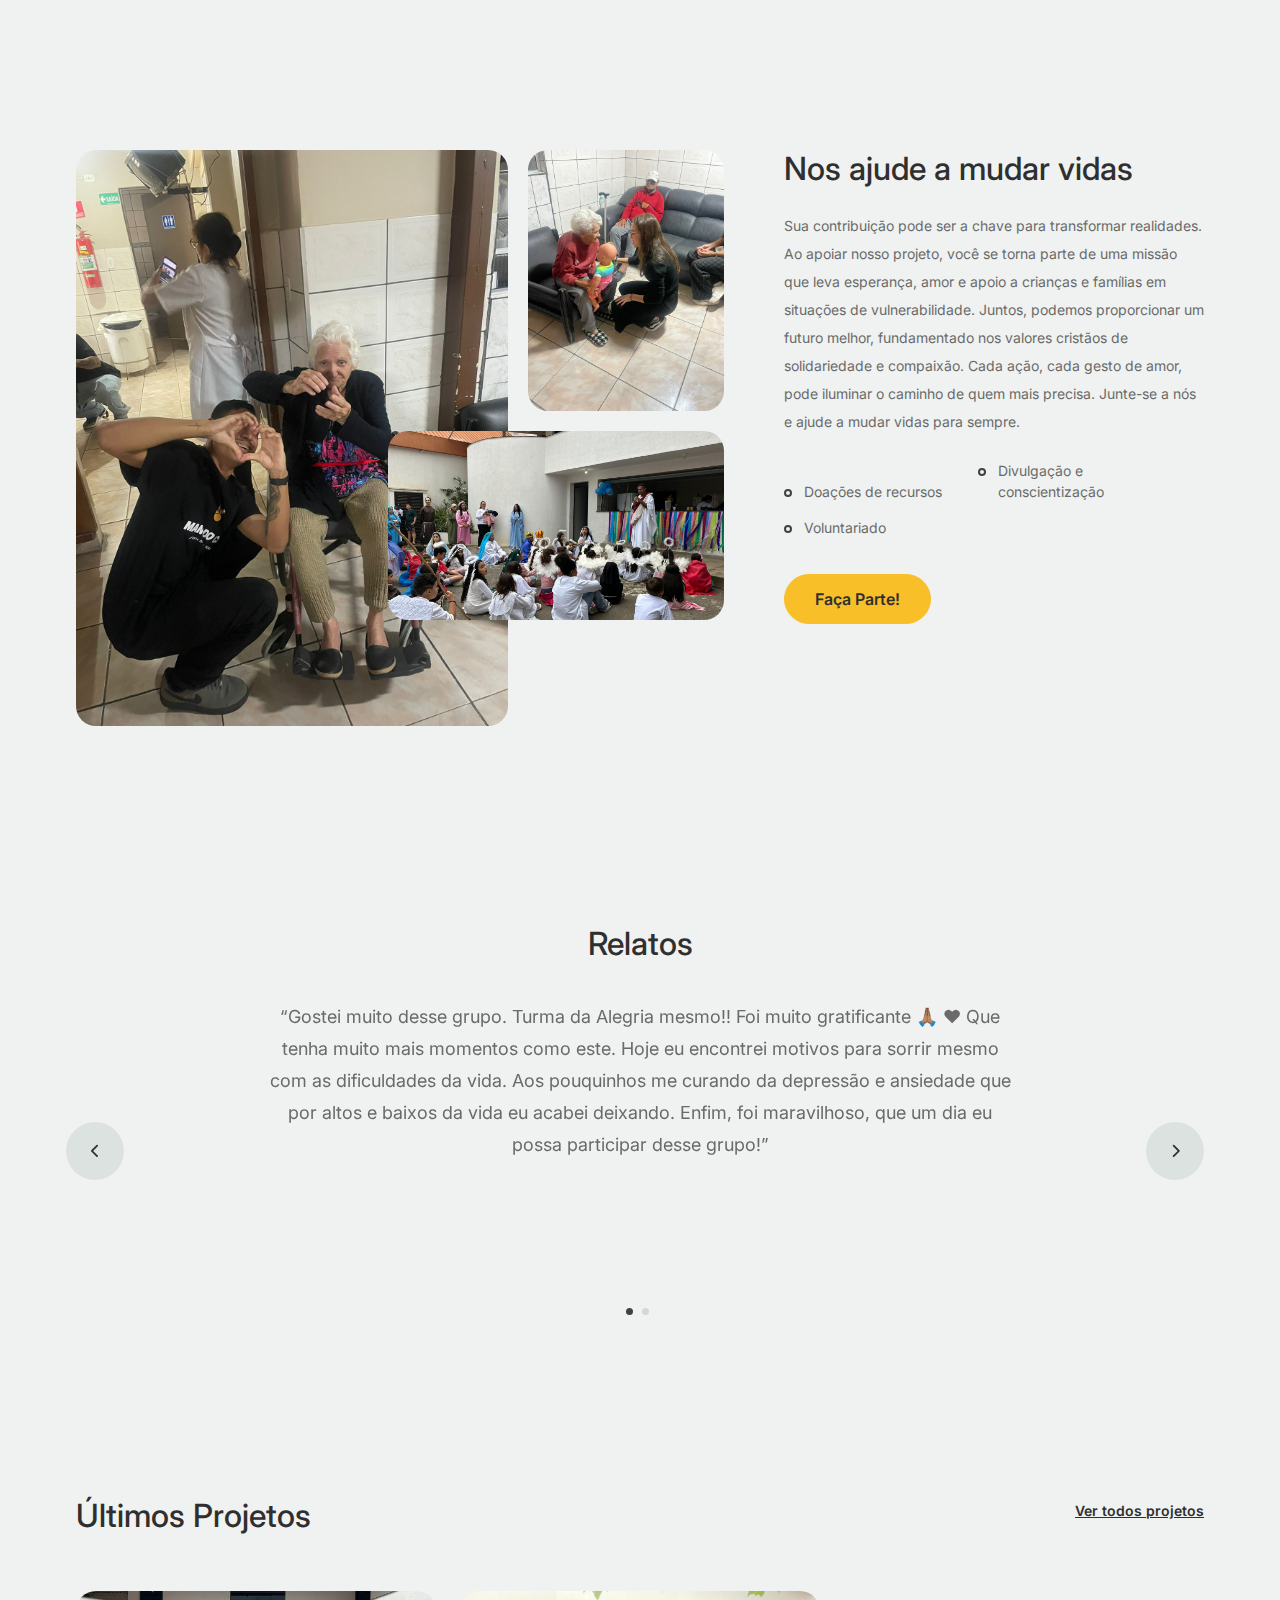
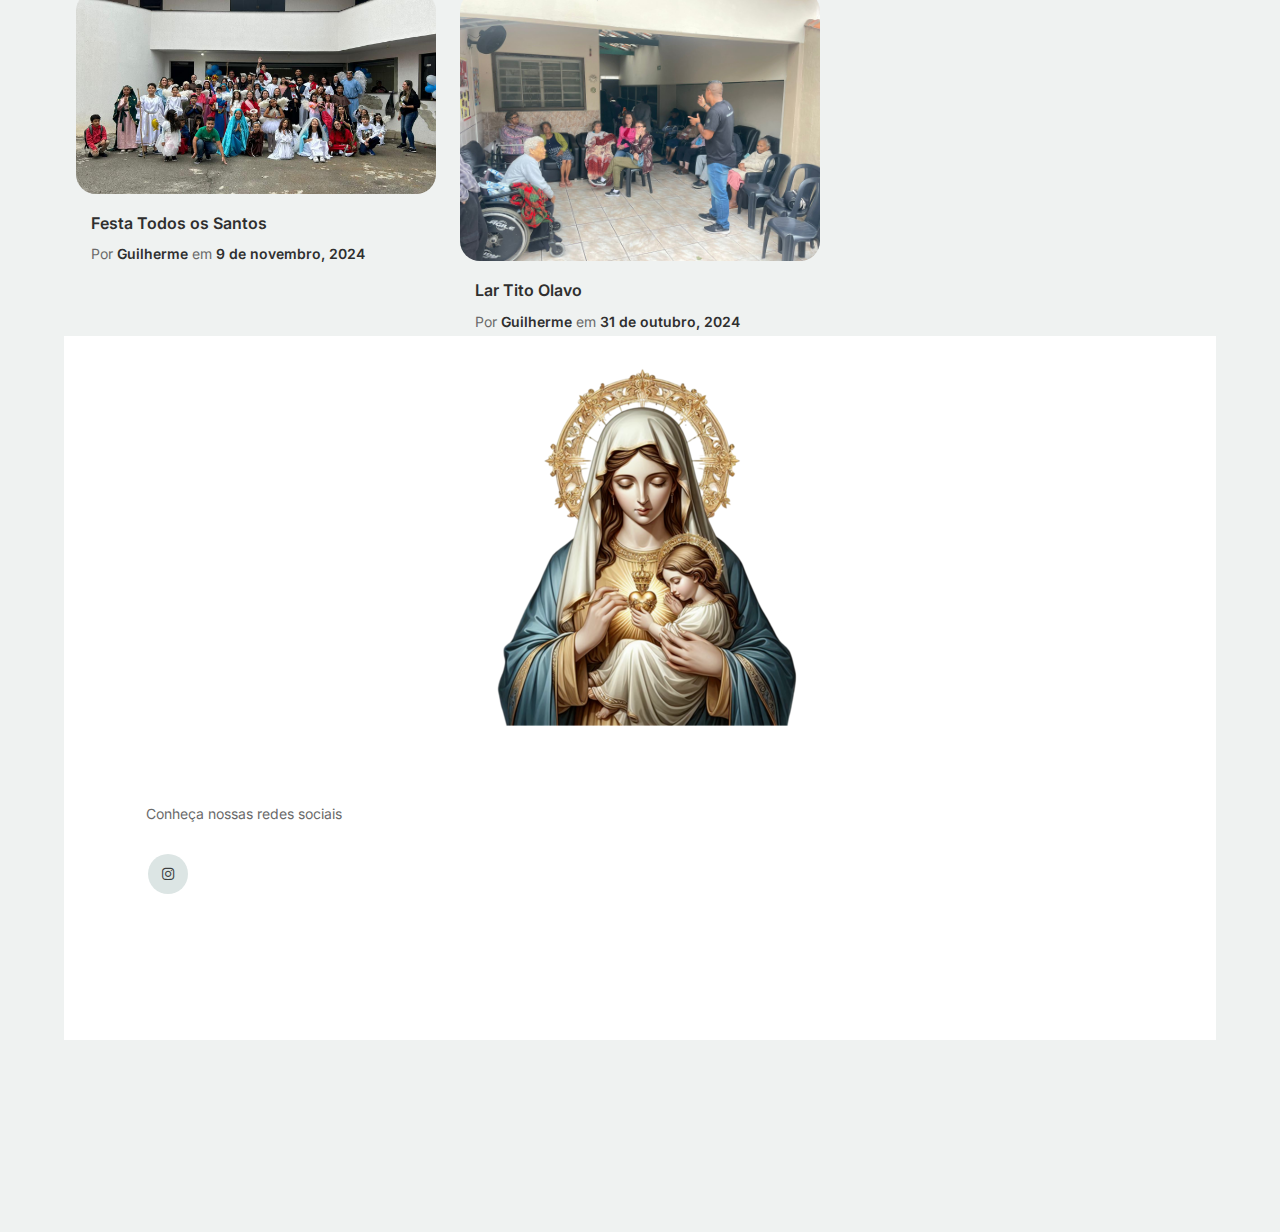
==== commit bd438df6: "Upload do site" ====
--- a/index.html
+++ b/index.html
@@ -10,7 +10,7 @@
 <html lang="en">
 <head>
   <meta charset="utf-8">
-  <meta name="viewport" content="width=device-width, initial-scale=1, shrink-to-fit=no">
+  <meta name="viewport" content="width=device-width, initial-scale=1.0, shrink-to-fit=no">
   <meta name="author" content="Untree.co">
   <link rel="shortcut icon" href="images/file2.png">
 
--- a/css/style.css
+++ b/css/style.css
@@ -29,6 +29,42 @@
     text-decoration: none; }
   a.more {
     font-weight: 600; }
+
+
+.container {
+  width: 90%; /* Ocupa 90% da largura da tela */
+  max-width: 1200px; /* Limite máximo de largura */
+  margin: 0 auto; /* Centraliza horizontalmente */
+}
+
+/* Estilo para textos principais */
+h1 {
+  font-size: 2rem; /* Tamanho do texto ajustável */
+  text-align: center; /* Centraliza o texto */
+}
+
+/* Menu responsivo */
+.menu {
+  display: flex; /* Exibe os itens em linha */
+  justify-content: space-around; /* Espaçamento uniforme */
+  list-style: none; /* Remove marcadores de lista */
+  padding: 0;
+  margin: 0;
+}
+
+/* Estilo para telas menores que 768px (celulares) */
+@media (max-width: 768px) {
+  .menu {
+    display: block; /* Exibe os itens como uma coluna */
+    text-align: center; /* Centraliza o texto */
+  }
+
+  h1 {
+    font-size: 1.5rem; /* Reduz o tamanho do texto */
+  }
+}
+
+
 
 .custom-navbar {
   background: #000000bb !important;
@@ -126,8 +162,10 @@
       position: relative;
       top: 0px;
       right: 0px;
+      height: auto;
+      display: block;
       z-index: 2;
-      max-width: 780px;
+      max-width: 100%px;
       left: -20px; }
       @media (min-width: 768px) {
         .hero .hero-img-wrap img {
@@ -582,12 +620,15 @@
     .footer-section .subscription-form .btn {
       border-radius: 10px !important; }
   .footer-section .sofa-img {
-    position: absolute;
+    position: relative;
     top: -50px;
     z-index: 1;
     right: 0; }
     .footer-section .sofa-img img {
-      max-width: 380px; }
+      max-width: 100%;
+      height: auto;      /* Mantém a proporção da imagem */
+      display: block;    /* Evita que a imagem tenha margens extras */
+      margin: 0 auto;    /* Centraliza a imagem */ }
   .footer-section .links-wrap {
     margin-top: 0px; }
     @media (min-width: 992px) {
